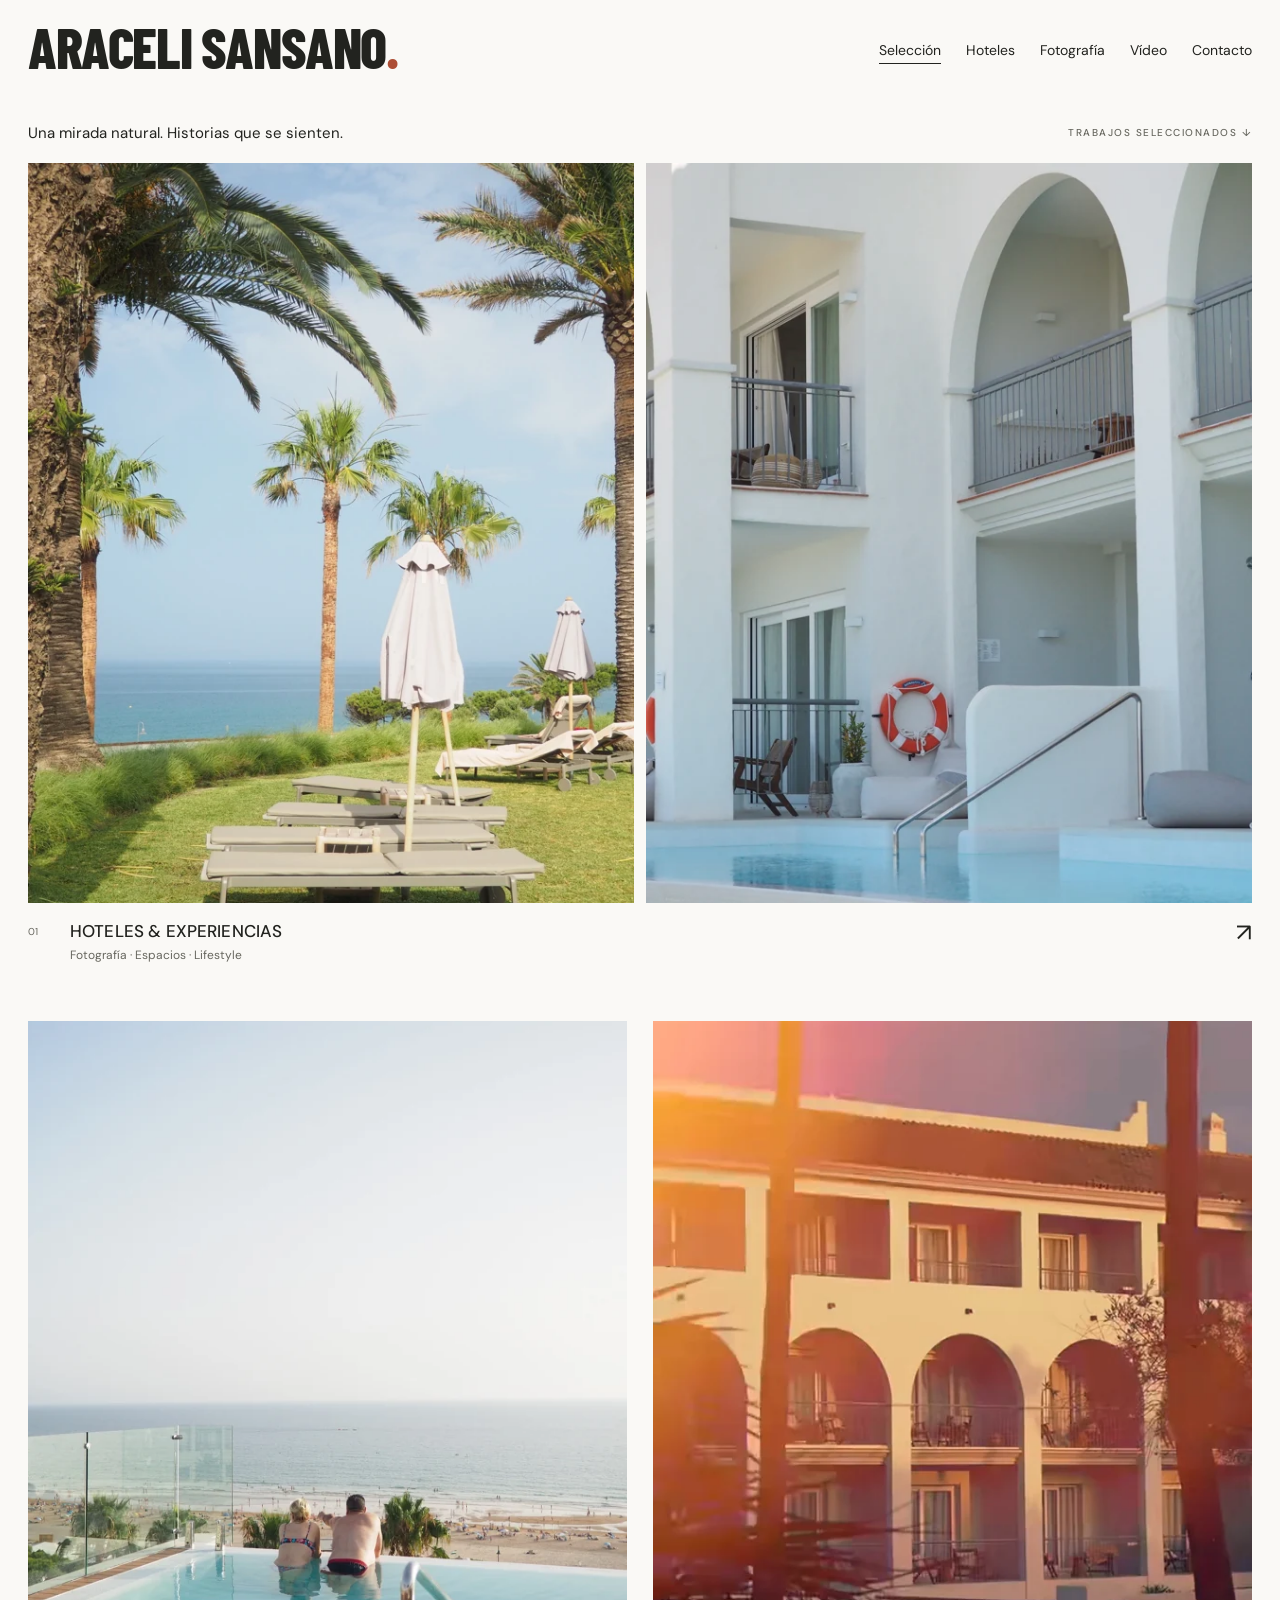
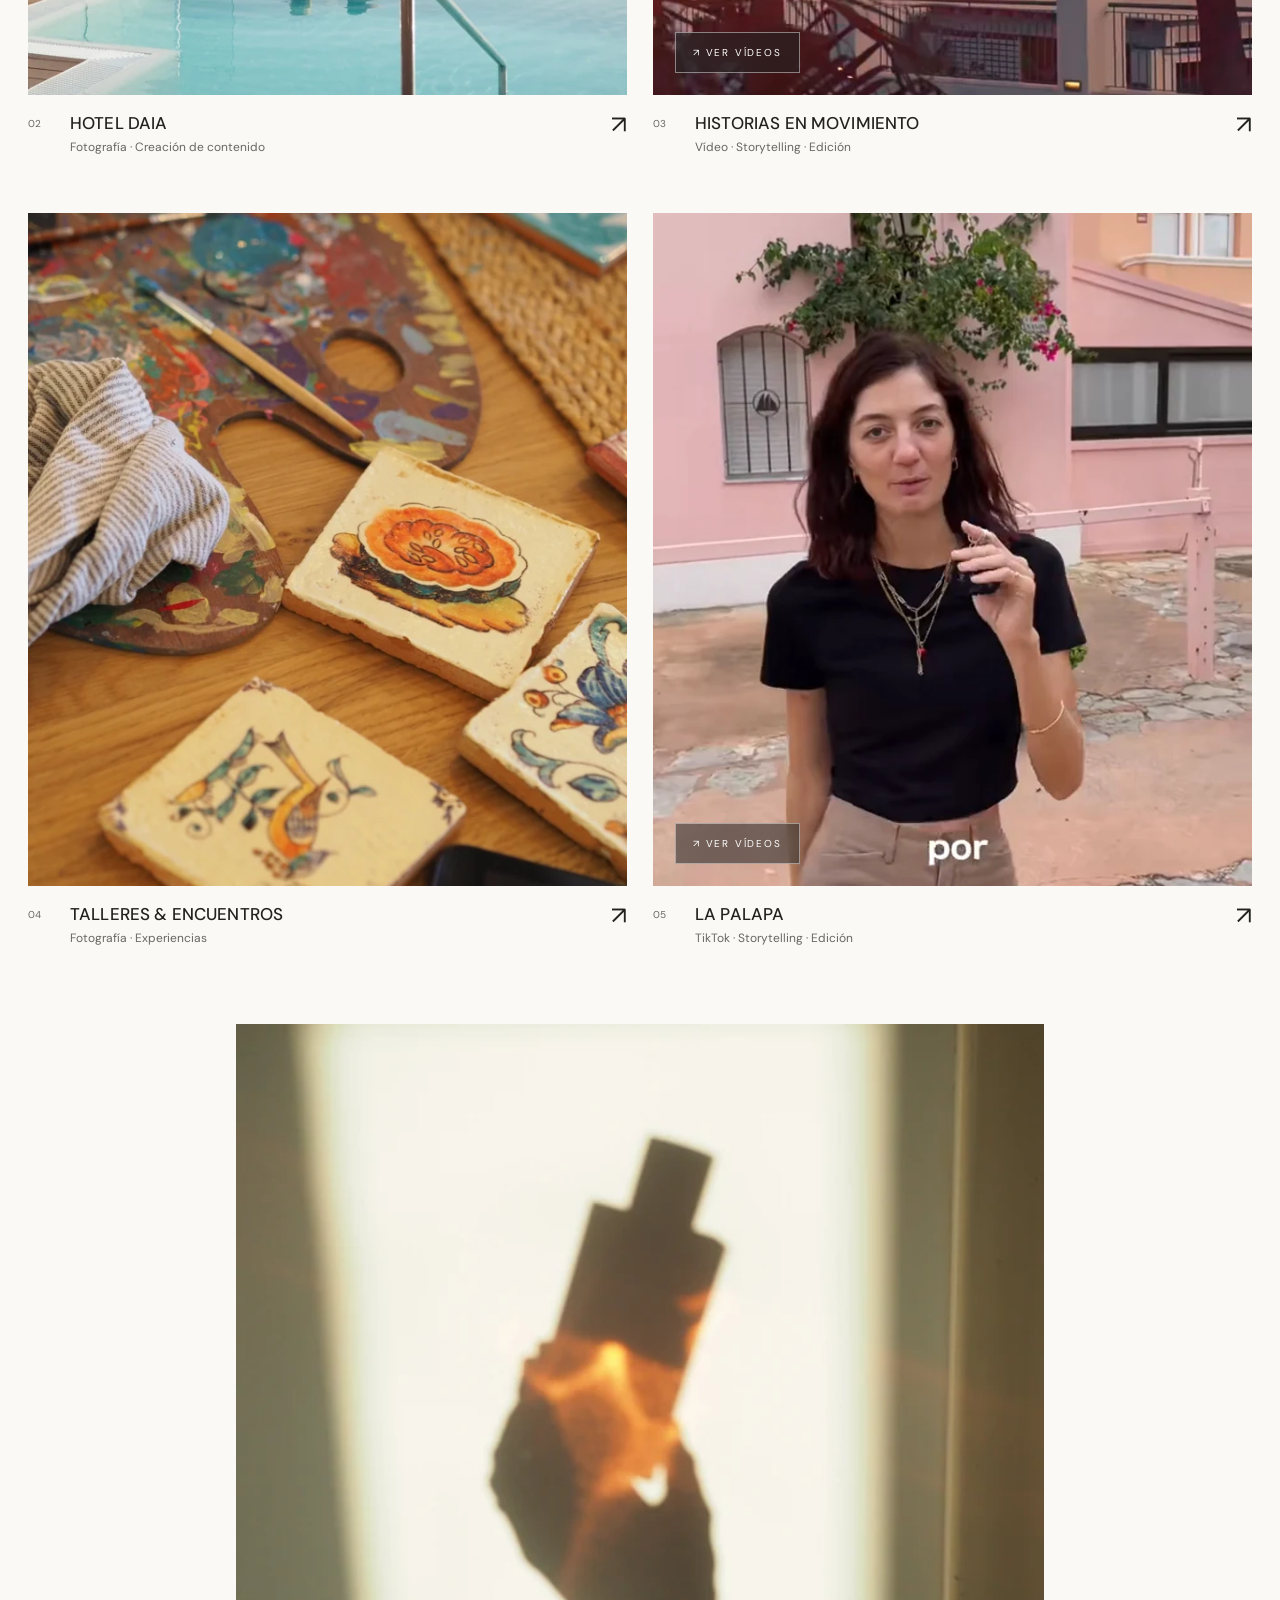
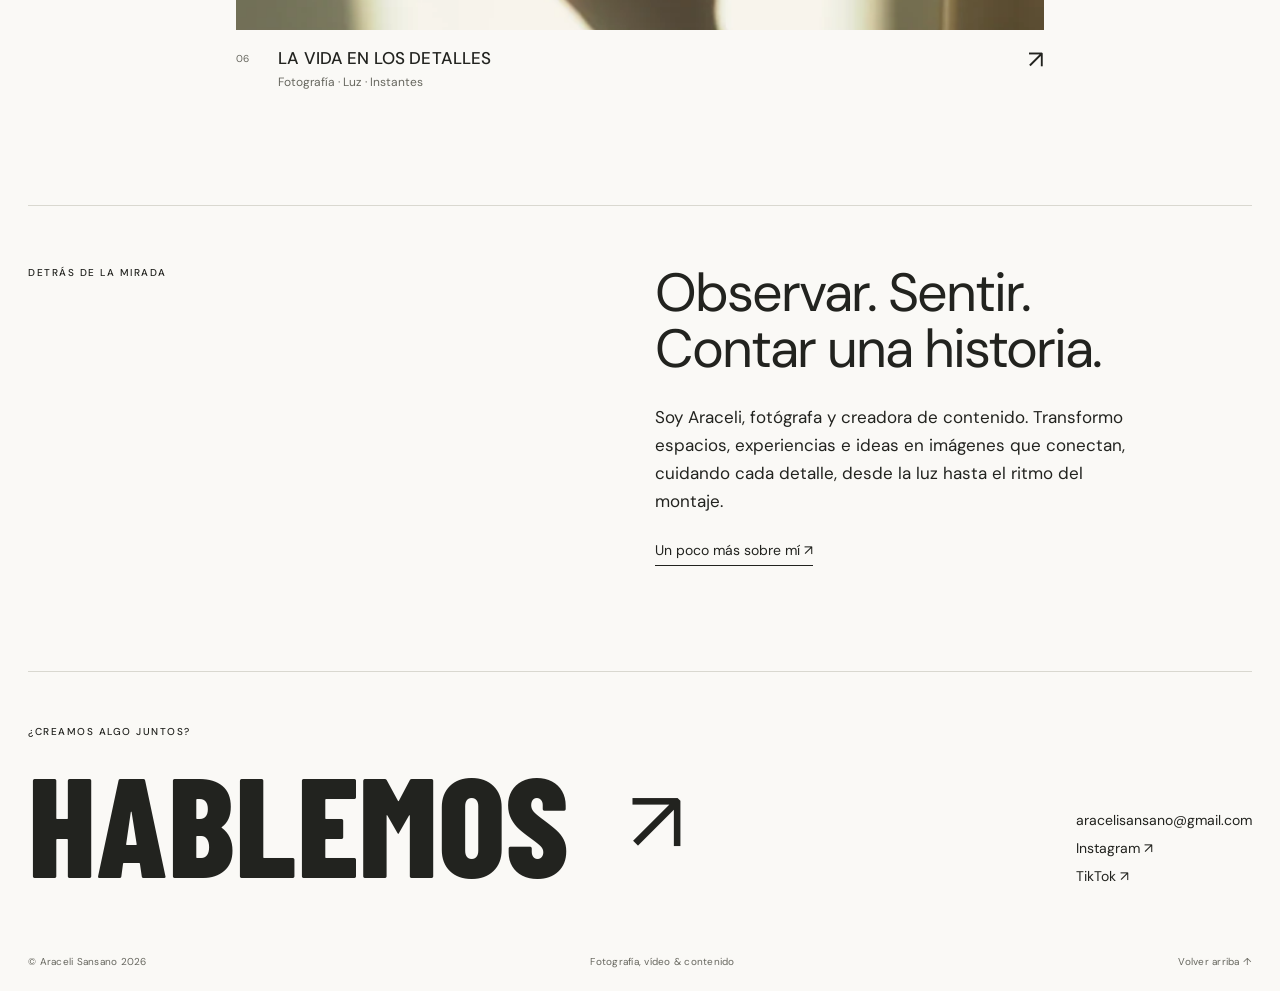
==== site/index.html @ bf67e086 "Build Araceli Sansano portfolio and prepare GitHub Pages" ====
<!doctype html>
<html lang="es"><head><meta charset="utf-8"><meta name="viewport" content="width=device-width, initial-scale=1">
<title>Fotografía, vídeo &amp; contenido — Araceli Sansano</title><meta name="description" content="Portfolio de Araceli Sansano. Fotografía y creación de contenido para hoteles, marcas y experiencias.">
<meta name="theme-color" content="#faf9f6"><meta property="og:title" content="Fotografía, vídeo &amp; contenido — Araceli Sansano">
<meta property="og:description" content="Portfolio de Araceli Sansano. Fotografía y creación de contenido para hoteles, marcas y experiencias."><meta property="og:type" content="website">
<meta property="og:image" content="https://jmf3192.github.io/seliweb/assets/images/MAGwtpu_GCA-1280.webp">
<link rel="icon" href="assets/favicon.svg" type="image/svg+xml">
<link rel="preload" href="assets/fonts/barlow-condensed-800.ttf" as="font" type="font/ttf" crossorigin>
<link rel="stylesheet" href="assets/style.css"><script src="assets/main.js" defer></script></head>
<body class=""><a class="skip" href="#contenido">Saltar al contenido</a>
<header class="header"><a class="wordmark" href="index.html" aria-label="Araceli Sansano, inicio">ARACELI SANSANO<span class="brand-dot">.</span></a>
<nav aria-label="Navegación principal"><a href="index.html" aria-current="page">Selección</a><a href="hoteles.html" >Hoteles</a><a href="fotografia.html" >Fotografía</a><a href="video.html" >Vídeo</a><a href="contacto.html" >Contacto</a></nav></header>
<main id="contenido"><section aria-labelledby="selection-title"><div class="section-kicker"><h1 id="selection-title">Una mirada natural. Historias que se sienten.</h1><span>TRABAJOS SELECCIONADOS ↓</span></div><div class="project-grid"><article class="project-card featured"><a class="project-link" href="proyectos/hoteles-y-experiencias.html"><div class="project-visual paired"><img class="" src="assets/images/MAGwtpu_GCA-1280.webp"
      srcset="assets/images/MAGwtpu_GCA-640.webp 640w, assets/images/MAGwtpu_GCA-1280.webp 1280w, assets/images/MAGwtpu_GCA-1920.webp 1800w"
      sizes="(max-width: 700px) 100vw, 50vw" width="1800" height="2400"
      alt="Hoteles &amp; experiencias" loading="eager" fetchpriority="high" decoding="async"><img class="" src="assets/images/MAGwtrkwh74-1280.webp"
      srcset="assets/images/MAGwtrkwh74-640.webp 640w, assets/images/MAGwtrkwh74-1280.webp 1280w, assets/images/MAGwtrkwh74-1920.webp 1800w"
      sizes="(max-width: 700px) 100vw, 50vw" width="1800" height="2400"
      alt="Arquitectura y luz junto a la piscina" loading="eager" fetchpriority="high" decoding="async"></div>
<div class="project-caption"><span class="project-number">01</span><div><h2>Hoteles &amp; experiencias</h2><p>Fotografía · Espacios · Lifestyle</p></div><span class="project-arrow" aria-hidden="true">↗</span></div></a></article><article class="project-card "><a class="project-link" href="proyectos/hotel-daia.html"><div class="project-visual "><img class="" src="assets/images/MAG6eCIPH2o-1280.webp"
      srcset="assets/images/MAG6eCIPH2o-640.webp 640w, assets/images/MAG6eCIPH2o-1280.webp 1280w, assets/images/MAG6eCIPH2o-1920.webp 1800w"
      sizes="(max-width: 700px) 100vw, 50vw" width="1800" height="2400"
      alt="Hotel Daia" loading="lazy"  decoding="async"></div>
<div class="project-caption"><span class="project-number">02</span><div><h2>Hotel Daia</h2><p>Fotografía · Creación de contenido</p></div><span class="project-arrow" aria-hidden="true">↗</span></div></a></article><article class="project-card "><a class="project-link" href="proyectos/historias-en-movimiento.html"><div class="project-visual "><img src="assets/images/VAGpJBWB3XA-poster.webp" width="576" height="1024" alt="Historias en movimiento" loading="lazy" decoding="async"><span class="play-badge" aria-hidden="true">↗ VER VÍDEOS</span></div>
<div class="project-caption"><span class="project-number">03</span><div><h2>Historias en movimiento</h2><p>Vídeo · Storytelling · Edición</p></div><span class="project-arrow" aria-hidden="true">↗</span></div></a></article><article class="project-card "><a class="project-link" href="proyectos/talleres-y-encuentros.html"><div class="project-visual "><img class="" src="assets/images/MAHJ2GgyURk-1280.webp"
      srcset="assets/images/MAHJ2GgyURk-640.webp 640w, assets/images/MAHJ2GgyURk-1280.webp 1280w, assets/images/MAHJ2GgyURk-1920.webp 1800w"
      sizes="(max-width: 700px) 100vw, 50vw" width="1800" height="2400"
      alt="Talleres &amp; encuentros" loading="lazy"  decoding="async"></div>
<div class="project-caption"><span class="project-number">04</span><div><h2>Talleres &amp; encuentros</h2><p>Fotografía · Experiencias</p></div><span class="project-arrow" aria-hidden="true">↗</span></div></a></article><article class="project-card "><a class="project-link" href="proyectos/la-palapa.html"><div class="project-visual "><img src="assets/images/VAG6exc3aSY-poster.webp" width="576" height="1024" alt="La Palapa" loading="lazy" decoding="async"><span class="play-badge" aria-hidden="true">↗ VER VÍDEOS</span></div>
<div class="project-caption"><span class="project-number">05</span><div><h2>La Palapa</h2><p>TikTok · Storytelling · Edición</p></div><span class="project-arrow" aria-hidden="true">↗</span></div></a></article><article class="project-card "><a class="project-link" href="proyectos/vida-en-los-detalles.html"><div class="project-visual "><img class="" src="assets/images/MAG5OCy0MyI-1280.webp"
      srcset="assets/images/MAG5OCy0MyI-640.webp 640w, assets/images/MAG5OCy0MyI-1280.webp 1280w, assets/images/MAG5OCy0MyI-1920.webp 1800w"
      sizes="(max-width: 700px) 100vw, 50vw" width="1800" height="2400"
      alt="La vida en los detalles" loading="lazy"  decoding="async"></div>
<div class="project-caption"><span class="project-number">06</span><div><h2>La vida en los detalles</h2><p>Fotografía · Luz · Instantes</p></div><span class="project-arrow" aria-hidden="true">↗</span></div></a></article></div></section><section class="about-preview"><span class="eyebrow">DETRÁS DE LA MIRADA</span><div><h2>Observar. Sentir.<br>Contar una historia.</h2><p>Soy Araceli, fotógrafa y creadora de contenido. Transformo espacios, experiencias e ideas en imágenes que conectan, cuidando cada detalle, desde la luz hasta el ritmo del montaje.</p><a class="text-link" href="contacto.html">Un poco más sobre mí ↗</a></div></section></main>
<footer class="footer"><div class="footer-top"><div><span class="eyebrow">¿CREAMOS ALGO JUNTOS?</span><a class="contact-cta" href="mailto:aracelisansano@gmail.com">Hablemos<span aria-hidden="true">↗</span></a></div>
<div class="footer-links"><a href="mailto:aracelisansano@gmail.com">aracelisansano@gmail.com</a><a href="https://www.instagram.com/aracelisansano/" target="_blank" rel="noopener noreferrer">Instagram ↗</a><a href="https://www.tiktok.com/@aracelisansano" target="_blank" rel="noopener noreferrer">TikTok ↗</a></div></div>
<div class="footer-bottom"><span>© Araceli Sansano <span data-year>2026</span></span><span>Fotografía, vídeo & contenido</span><a href="#">Volver arriba ↑</a></div></footer>
<dialog class="lightbox" aria-label="Visor de fotografías"><div class="lightbox-bar"><span class="lightbox-count" aria-live="polite"></span><button class="lightbox-close" type="button" aria-label="Cerrar visor">Cerrar ×</button></div><div class="lightbox-stage"><button class="lightbox-prev" type="button" aria-label="Fotografía anterior">←</button><img class="lightbox-image" alt=""><button class="lightbox-next" type="button" aria-label="Fotografía siguiente">→</button></div><p class="lightbox-caption"></p></dialog>
</body></html>
---- site/assets/style.css ----
@font-face{font-family:Barlow;src:url('fonts/barlow-condensed-800.ttf') format('truetype');font-weight:800;font-display:swap}
@font-face{font-family:DM;src:url('fonts/dm-sans-400.ttf') format('truetype');font-weight:400;font-display:swap}
@font-face{font-family:DM;src:url('fonts/dm-sans-500.ttf') format('truetype');font-weight:500;font-display:swap}
@font-face{font-family:DM;src:url('fonts/dm-sans-600.ttf') format('truetype');font-weight:600;font-display:swap}
:root{--paper:#faf9f6;--ink:#22231f;--muted:#67675f;--accent:#ad4e35;--line:#d9d8d0;--space:28px}
*{box-sizing:border-box}html{scroll-behavior:smooth;scroll-padding-top:24px}body{margin:0;background:var(--paper);color:var(--ink);font-family:DM,Arial,sans-serif;font-size:15px;-webkit-font-smoothing:antialiased}a{color:inherit;text-decoration:none}button{font:inherit;color:inherit}img{display:block;max-width:100%;height:auto}button,a{-webkit-tap-highlight-color:transparent}a:focus-visible,button:focus-visible,video:focus-visible{outline:2px solid var(--accent);outline-offset:5px}::selection{background:#e3c5ad;color:#222}h1,h2,h3,p{margin:0}button{cursor:pointer}.skip{position:fixed;left:20px;top:-100px;z-index:100;background:var(--ink);color:white;padding:15px}.skip:focus{top:12px}.header{display:flex;align-items:center;justify-content:space-between;gap:32px;padding:22px var(--space) 26px}.wordmark{font-family:Barlow,Impact,sans-serif;font-size:clamp(34px,4.4vw,66px);font-weight:800;line-height:.9;white-space:nowrap;letter-spacing:-1.4px}.brand-dot{color:var(--accent)}.header nav{display:flex;gap:25px;align-items:center;padding-top:5px;font-size:14px;white-space:nowrap}.header nav a{padding:8px 0;position:relative}.header nav a:after{content:'';position:absolute;bottom:3px;left:0;right:0;height:1px;background:currentColor;transform:scaleX(0);transform-origin:left;transition:transform .2s}.header nav a:hover:after,.header nav a[aria-current]:after{transform:scaleX(1)}main{padding:0 var(--space)}.section-kicker{display:flex;align-items:center;justify-content:space-between;gap:15px;margin:24px 0 20px}.section-kicker h1{font-weight:400;font-size:15px}.section-kicker>span,.eyebrow{font-size:10px;letter-spacing:1.5px;font-weight:500;text-transform:uppercase}.section-kicker>span{color:var(--muted)}.project-grid{display:grid;grid-template-columns:repeat(2,minmax(0,1fr));column-gap:26px;row-gap:58px}.project-card.featured{grid-column:1/-1}.project-visual{overflow:hidden;position:relative;background:#eae8e1;aspect-ratio:4/4.5}.project-visual>img{width:100%;height:100%;object-fit:cover;transition:transform .65s cubic-bezier(.2,.6,.3,1)}.project-visual.paired{display:grid;grid-template-columns:1fr 1fr;gap:12px;aspect-ratio:auto;background:transparent;height:min(72vw,740px)}.paired>img{min-width:0;object-position:center}.project-link:hover .project-visual>img{transform:scale(1.025)}.project-caption{display:grid;grid-template-columns:34px 1fr 30px;gap:8px;padding-top:17px;align-items:start}.project-number{font-size:10px;color:var(--muted);padding-top:5px}.project-caption h2{font-size:17px;font-weight:500;letter-spacing:.15px;text-transform:uppercase}.project-caption p{font-size:12px;color:var(--muted);margin-top:5px}.project-arrow{font-size:25px;line-height:1;justify-self:end;transition:transform .2s}.project-link:hover .project-arrow{transform:translate(2px,-2px)}.play-badge{position:absolute;bottom:22px;left:22px;color:white;background:#2228;backdrop-filter:blur(12px);font-size:10px;letter-spacing:1.8px;padding:13px 17px;border:1px solid #ffffff70}.project-card:nth-child(6):last-child{grid-column:1/-1;width:66%;justify-self:center;margin-top:20px}.project-card:nth-child(6):last-child .project-visual{aspect-ratio:4/3}.about-preview{display:grid;grid-template-columns:1fr 1fr;gap:30px;border-top:1px solid var(--line);margin-top:115px;padding:60px 0 105px}.about-preview h2{font-size:clamp(32px,4.2vw,60px);line-height:1.04;font-weight:400;letter-spacing:-2px}.about-preview p{max-width:480px;font-size:17px;line-height:1.65;margin:25px 0}.text-link{display:inline-block;border-bottom:1px solid var(--ink);padding-bottom:6px;font-size:14px}.text-link:hover{color:var(--accent);border-color:var(--accent)}.footer{margin:0 var(--space);border-top:1px solid var(--line);padding:48px 0 23px}.footer-top{display:flex;justify-content:space-between;align-items:flex-end;gap:25px;padding-bottom:62px}.contact-cta{display:flex;gap:60px;align-items:center;font-family:Barlow,Impact,sans-serif;font-size:clamp(65px,11vw,150px);text-transform:uppercase;line-height:1;margin-top:12px}.contact-cta>span{font-family:DM,Arial,sans-serif;font-size:.62em;font-weight:400;transition:transform .2s}.contact-cta:hover>span{transform:translate(5px,-5px)}.footer-links{display:flex;flex-direction:column;align-items:flex-start;gap:10px;padding-bottom:8px;font-size:14px}.footer-links a:hover{text-decoration:underline}.footer-bottom{display:flex;justify-content:space-between;gap:18px;font-size:10px;color:var(--muted);letter-spacing:.25px}.category-heading{padding:60px 0 65px}.category-heading h1{font-family:Barlow,Impact,sans-serif;font-weight:800;font-size:clamp(50px,7vw,105px);text-transform:uppercase;line-height:1;margin:12px 0 16px;letter-spacing:-1px}.category-heading p{font-size:17px;color:var(--muted)}body:not(:has(.about-preview)) .footer{margin-top:90px}.back-link{display:inline-block;font-size:12px;margin-top:35px;color:var(--muted)}.back-link:hover{color:var(--ink)}.project-intro{display:grid;grid-template-columns:1fr 1fr;gap:40px;padding:40px 0 65px;align-items:end}.project-intro h1{font-family:Barlow,Impact,sans-serif;font-size:clamp(48px,6.2vw,90px);line-height:.95;text-transform:uppercase;max-width:650px;font-weight:800;letter-spacing:-1px;margin-top:17px}.project-intro>p{max-width:470px;justify-self:end;font-size:16px;line-height:1.65}.gallery{display:grid;grid-template-columns:1fr 1fr;gap:24px;align-items:start}.gallery:empty{display:none}.gallery-item{position:relative;display:block;overflow:hidden}.gallery-item>img{width:100%;height:auto}.gallery-item>span{position:absolute;bottom:12px;right:12px;background:var(--paper);width:32px;height:32px;text-align:center;line-height:32px;border-radius:50%;opacity:0;transition:opacity .2s}.gallery-item:hover>span,.gallery-item:focus-visible>span{opacity:1}.video-grid{display:grid;grid-template-columns:repeat(3,minmax(0,1fr));gap:30px 22px;align-items:start}.video-item{margin:0}.video-item video{display:block;width:100%;height:auto;background:#e9e7df;max-height:85vh;object-fit:contain}.video-item.landscape{grid-column:span 2}.video-item figcaption{display:flex;gap:15px;justify-content:space-between;font-size:11px;color:var(--muted);padding:12px 0}.next-project{display:flex;justify-content:space-between;align-items:center;gap:25px;border-top:1px solid var(--line);margin-top:90px;padding-top:35px}.next-project>span:last-child{font-size:clamp(24px,3.5vw,48px);letter-spacing:-1px}.next-project:hover>span:last-child{color:var(--accent)}.about-page{display:grid;grid-template-columns:1fr 1fr;gap:8vw;padding:50px 5vw 80px;align-items:start}.portrait img{width:100%;aspect-ratio:4/5;object-fit:cover;object-position:center}.about-copy{padding-top:10px}.about-copy h1{font-family:Barlow,Impact,sans-serif;text-transform:uppercase;font-size:clamp(60px,7vw,110px);line-height:.92;font-weight:800;margin:20px 0 32px;letter-spacing:-1px}.about-copy p{font-size:15px;line-height:1.7;margin-bottom:18px}.about-copy p.lead{font-size:21px;line-height:1.4;margin-bottom:25px}.about-copy .text-link{margin-top:15px}.services{display:grid;grid-template-columns:1fr 1fr;gap:40px;border-top:1px solid var(--line);padding-top:50px}.services h2{font-size:clamp(34px,4.5vw,60px);font-weight:400;letter-spacing:-2px;line-height:1.1;margin-top:25px}.service-list>div{display:grid;grid-template-columns:25px 1fr;gap:10px 18px;padding:25px 0;border-bottom:1px solid var(--line)}.service-list>div:first-child{padding-top:0}.service-list span{font-size:10px;color:var(--muted);padding-top:5px}.service-list h3{font-weight:400;font-size:24px}.service-list p{grid-column:2;line-height:1.6;color:var(--muted);max-width:390px;font-size:14px}.experience{padding-top:80px}.experience p{font-size:clamp(18px,2.6vw,34px);letter-spacing:-.7px;margin-top:24px;line-height:1.6}.experience p>span{color:var(--accent);padding:0 12px}.lightbox{width:100vw;max-width:100vw;height:100dvh;max-height:100dvh;border:0;padding:20px;background:#191a17;color:var(--paper);overflow:hidden}.lightbox::backdrop{background:#191a17}.lightbox-bar{display:flex;align-items:center;justify-content:space-between;height:40px;font-size:12px}.lightbox button{border:0;background:transparent;color:inherit;min-width:44px;min-height:44px}.lightbox-stage{display:grid;grid-template-columns:60px minmax(0,1fr) 60px;align-items:center;height:calc(100% - 90px);gap:20px}.lightbox-image{max-height:100%;max-width:100%;object-fit:contain;justify-self:center;min-height:0}.lightbox-prev,.lightbox-next{font-size:30px}.lightbox-caption{text-align:center;font-size:12px;height:30px;margin-top:15px}body:has(dialog[open]){overflow:hidden}
@media(min-width:1700px){:root{--space:50px}.project-visual.paired{height:850px}}
@media(max-width:1050px){.header{flex-wrap:wrap;gap:20px}.header nav{width:100%;justify-content:flex-end;gap:24px}.wordmark{font-size:58px}.section-kicker{margin-top:10px}.project-visual.paired{height:65vw}.about-page{padding-left:0;padding-right:0;gap:40px}.about-copy p.lead{font-size:19px}.contact-cta{gap:30px}}
@media(max-width:700px){:root{--space:16px}.header{padding-top:24px;padding-bottom:20px;gap:23px}.wordmark{font-size:clamp(38px,12.3vw,48px);letter-spacing:-1px}.header nav{justify-content:space-between;gap:14px;font-size:clamp(11px,3vw,12px);overflow-x:auto;scrollbar-width:none;padding-top:0;padding-bottom:3px}.header nav::-webkit-scrollbar{display:none}.header nav a{flex-shrink:0}.section-kicker{align-items:start;margin:5px 0 20px}.section-kicker h1{font-size:12px;max-width:170px;line-height:1.5}.section-kicker>span{font-size:8px;letter-spacing:1px;max-width:110px;text-align:right;line-height:1.6}.project-grid{grid-template-columns:1fr;gap:35px}.project-visual.paired{height:68vw;gap:7px}.project-visual{aspect-ratio:4/4.6}.project-caption{grid-template-columns:24px 1fr 22px;gap:5px;padding-top:13px}.project-caption h2{font-size:14px}.project-caption p{font-size:11px}.project-caption .project-arrow{font-size:22px}.project-card:nth-child(6):last-child{width:100%;margin:0}.project-card:nth-child(6):last-child .project-visual{aspect-ratio:4/4.6}.about-preview{grid-template-columns:1fr;gap:30px;margin-top:65px;padding:35px 0 55px}.about-preview h2{font-size:42px;letter-spacing:-1.5px}.about-preview p{font-size:15px}.footer{padding-top:32px}.footer-top{flex-direction:column;align-items:flex-start;gap:30px;padding-bottom:35px}.contact-cta{font-size:clamp(62px,18vw,78px);gap:22px}.footer-links{font-size:13px}.footer-bottom{flex-wrap:wrap;font-size:9px;line-height:1.5}.footer-bottom>span:nth-child(2){display:none}.category-heading{padding:28px 0 40px}.category-heading h1{font-size:55px}.category-heading p{font-size:14px;line-height:1.6}.project-intro{grid-template-columns:1fr;gap:25px;padding:30px 0}.project-intro h1{font-size:59px}.project-intro>p{justify-self:start;font-size:14px}.back-link{margin-top:14px}.gallery{gap:10px}.gallery-item>span{display:none}.video-grid{grid-template-columns:1fr 1fr;gap:22px 10px}.video-item.landscape{grid-column:1/-1}.video-item figcaption{font-size:9px;gap:5px;line-height:1.5}.next-project{align-items:flex-start;flex-direction:column;margin-top:45px;gap:14px}.next-project>span:last-child{font-size:30px}.about-page{grid-template-columns:1fr;gap:30px;padding:20px 0 45px}.portrait{width:82%}.about-copy h1{font-size:72px}.about-copy p.lead{font-size:22px}.services{grid-template-columns:1fr;gap:38px;padding-top:32px}.services h2{font-size:42px;margin-top:16px}.service-list h3{font-size:22px}.experience{padding-top:45px}.experience p{font-size:22px;letter-spacing:-.4px}.experience p>span{padding:0 5px}body:not(:has(.about-preview)) .footer{margin-top:55px}.lightbox{padding:10px}.lightbox-stage{grid-template-columns:30px minmax(0,1fr) 30px;gap:2px}.lightbox-prev,.lightbox-next{font-size:25px;min-width:30px!important}.lightbox-caption{font-size:10px}}
@media(prefers-reduced-motion:reduce){html{scroll-behavior:auto}*,*:before,*:after{transition:none!important;animation:none!important}}
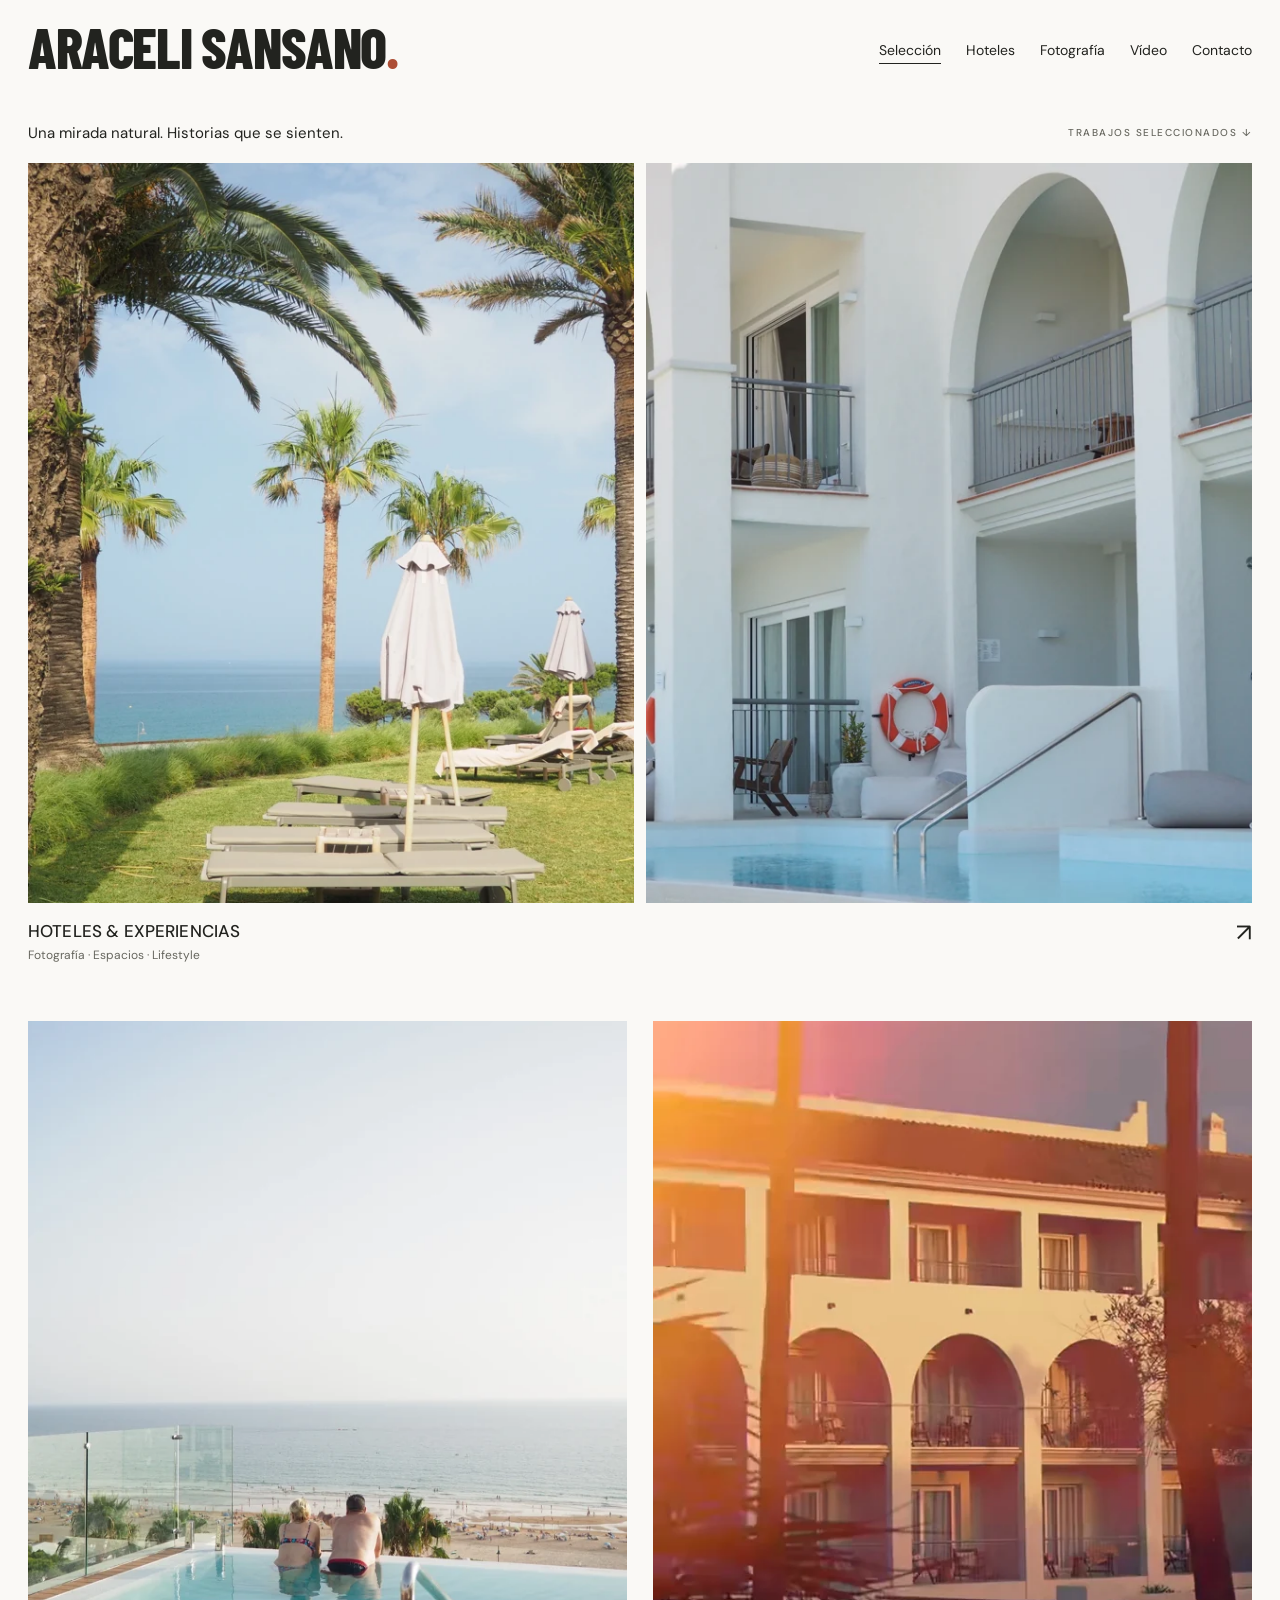
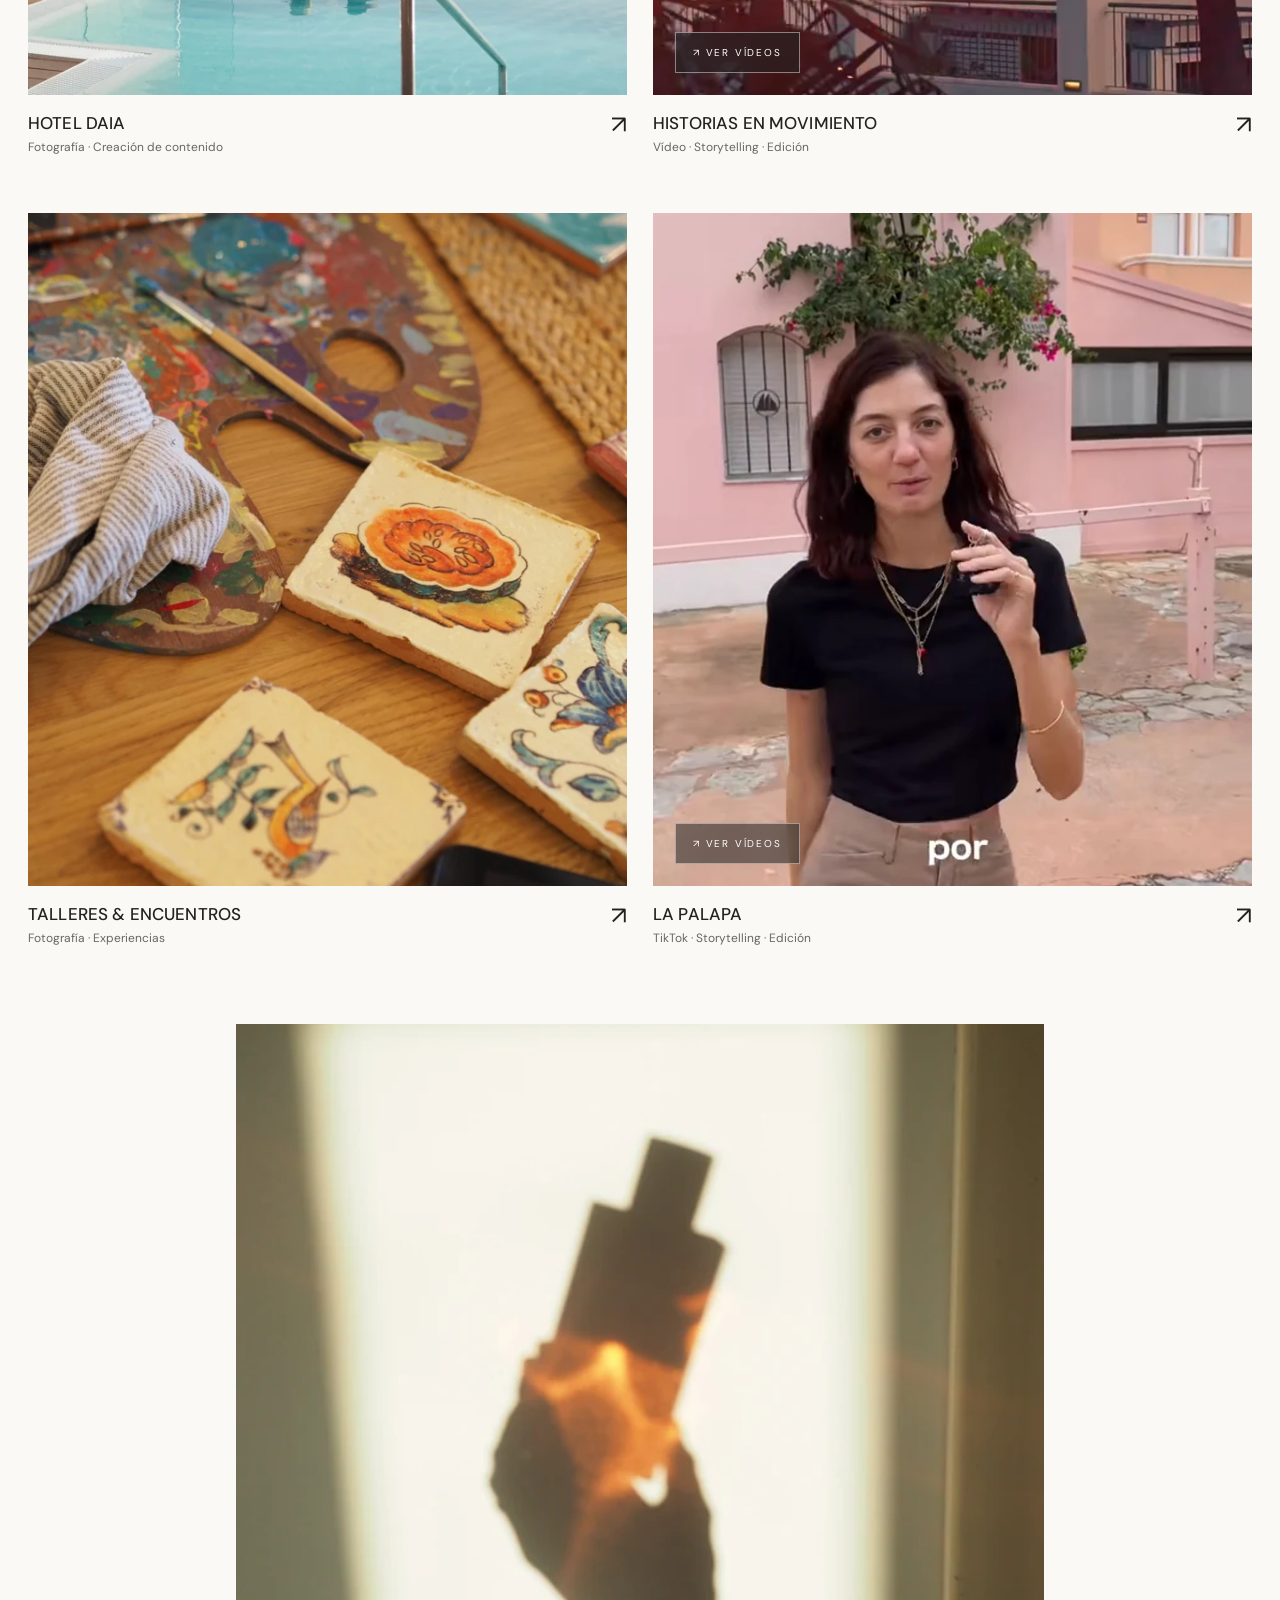
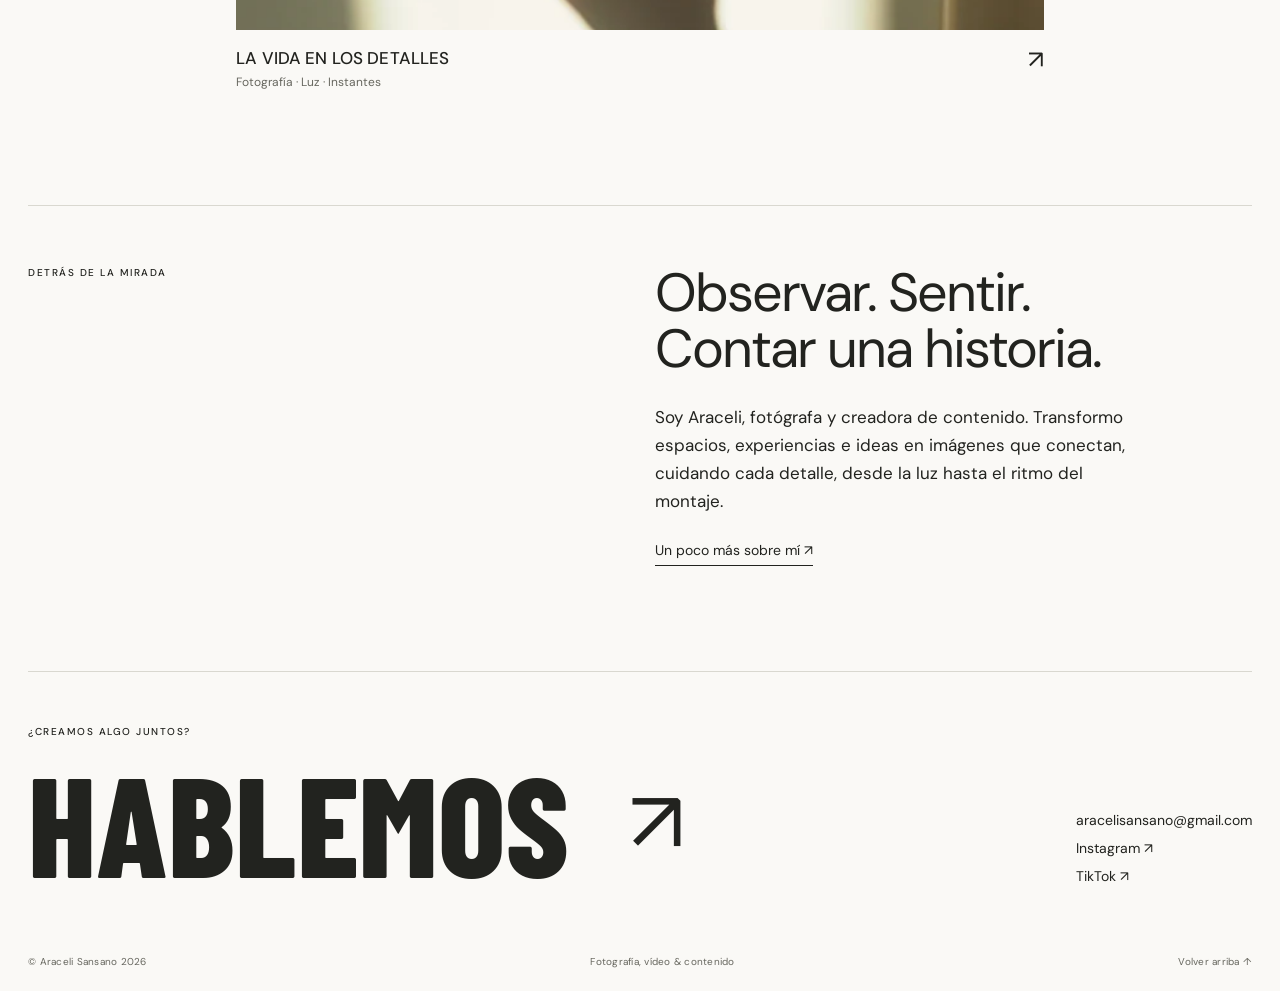
==== commit 1a1bbe59: "Remove decorative numbering from portfolio" ====
--- a/site/index.html
+++ b/site/index.html
@@ -17,21 +17,21 @@
       srcset="assets/images/MAGwtrkwh74-640.webp 640w, assets/images/MAGwtrkwh74-1280.webp 1280w, assets/images/MAGwtrkwh74-1920.webp 1800w"
       sizes="(max-width: 700px) 100vw, 50vw" width="1800" height="2400"
       alt="Arquitectura y luz junto a la piscina" loading="eager" fetchpriority="high" decoding="async"></div>
-<div class="project-caption"><span class="project-number">01</span><div><h2>Hoteles &amp; experiencias</h2><p>Fotografía · Espacios · Lifestyle</p></div><span class="project-arrow" aria-hidden="true">↗</span></div></a></article><article class="project-card "><a class="project-link" href="proyectos/hotel-daia.html"><div class="project-visual "><img class="" src="assets/images/MAG6eCIPH2o-1280.webp"
+<div class="project-caption"><div><h2>Hoteles &amp; experiencias</h2><p>Fotografía · Espacios · Lifestyle</p></div><span class="project-arrow" aria-hidden="true">↗</span></div></a></article><article class="project-card "><a class="project-link" href="proyectos/hotel-daia.html"><div class="project-visual "><img class="" src="assets/images/MAG6eCIPH2o-1280.webp"
       srcset="assets/images/MAG6eCIPH2o-640.webp 640w, assets/images/MAG6eCIPH2o-1280.webp 1280w, assets/images/MAG6eCIPH2o-1920.webp 1800w"
       sizes="(max-width: 700px) 100vw, 50vw" width="1800" height="2400"
       alt="Hotel Daia" loading="lazy"  decoding="async"></div>
-<div class="project-caption"><span class="project-number">02</span><div><h2>Hotel Daia</h2><p>Fotografía · Creación de contenido</p></div><span class="project-arrow" aria-hidden="true">↗</span></div></a></article><article class="project-card "><a class="project-link" href="proyectos/historias-en-movimiento.html"><div class="project-visual "><img src="assets/images/VAGpJBWB3XA-poster.webp" width="576" height="1024" alt="Historias en movimiento" loading="lazy" decoding="async"><span class="play-badge" aria-hidden="true">↗ VER VÍDEOS</span></div>
-<div class="project-caption"><span class="project-number">03</span><div><h2>Historias en movimiento</h2><p>Vídeo · Storytelling · Edición</p></div><span class="project-arrow" aria-hidden="true">↗</span></div></a></article><article class="project-card "><a class="project-link" href="proyectos/talleres-y-encuentros.html"><div class="project-visual "><img class="" src="assets/images/MAHJ2GgyURk-1280.webp"
+<div class="project-caption"><div><h2>Hotel Daia</h2><p>Fotografía · Creación de contenido</p></div><span class="project-arrow" aria-hidden="true">↗</span></div></a></article><article class="project-card "><a class="project-link" href="proyectos/historias-en-movimiento.html"><div class="project-visual "><img src="assets/images/VAGpJBWB3XA-poster.webp" width="576" height="1024" alt="Historias en movimiento" loading="lazy" decoding="async"><span class="play-badge" aria-hidden="true">↗ VER VÍDEOS</span></div>
+<div class="project-caption"><div><h2>Historias en movimiento</h2><p>Vídeo · Storytelling · Edición</p></div><span class="project-arrow" aria-hidden="true">↗</span></div></a></article><article class="project-card "><a class="project-link" href="proyectos/talleres-y-encuentros.html"><div class="project-visual "><img class="" src="assets/images/MAHJ2GgyURk-1280.webp"
       srcset="assets/images/MAHJ2GgyURk-640.webp 640w, assets/images/MAHJ2GgyURk-1280.webp 1280w, assets/images/MAHJ2GgyURk-1920.webp 1800w"
       sizes="(max-width: 700px) 100vw, 50vw" width="1800" height="2400"
       alt="Talleres &amp; encuentros" loading="lazy"  decoding="async"></div>
-<div class="project-caption"><span class="project-number">04</span><div><h2>Talleres &amp; encuentros</h2><p>Fotografía · Experiencias</p></div><span class="project-arrow" aria-hidden="true">↗</span></div></a></article><article class="project-card "><a class="project-link" href="proyectos/la-palapa.html"><div class="project-visual "><img src="assets/images/VAG6exc3aSY-poster.webp" width="576" height="1024" alt="La Palapa" loading="lazy" decoding="async"><span class="play-badge" aria-hidden="true">↗ VER VÍDEOS</span></div>
-<div class="project-caption"><span class="project-number">05</span><div><h2>La Palapa</h2><p>TikTok · Storytelling · Edición</p></div><span class="project-arrow" aria-hidden="true">↗</span></div></a></article><article class="project-card "><a class="project-link" href="proyectos/vida-en-los-detalles.html"><div class="project-visual "><img class="" src="assets/images/MAG5OCy0MyI-1280.webp"
+<div class="project-caption"><div><h2>Talleres &amp; encuentros</h2><p>Fotografía · Experiencias</p></div><span class="project-arrow" aria-hidden="true">↗</span></div></a></article><article class="project-card "><a class="project-link" href="proyectos/la-palapa.html"><div class="project-visual "><img src="assets/images/VAG6exc3aSY-poster.webp" width="576" height="1024" alt="La Palapa" loading="lazy" decoding="async"><span class="play-badge" aria-hidden="true">↗ VER VÍDEOS</span></div>
+<div class="project-caption"><div><h2>La Palapa</h2><p>TikTok · Storytelling · Edición</p></div><span class="project-arrow" aria-hidden="true">↗</span></div></a></article><article class="project-card "><a class="project-link" href="proyectos/vida-en-los-detalles.html"><div class="project-visual "><img class="" src="assets/images/MAG5OCy0MyI-1280.webp"
       srcset="assets/images/MAG5OCy0MyI-640.webp 640w, assets/images/MAG5OCy0MyI-1280.webp 1280w, assets/images/MAG5OCy0MyI-1920.webp 1800w"
       sizes="(max-width: 700px) 100vw, 50vw" width="1800" height="2400"
       alt="La vida en los detalles" loading="lazy"  decoding="async"></div>
-<div class="project-caption"><span class="project-number">06</span><div><h2>La vida en los detalles</h2><p>Fotografía · Luz · Instantes</p></div><span class="project-arrow" aria-hidden="true">↗</span></div></a></article></div></section><section class="about-preview"><span class="eyebrow">DETRÁS DE LA MIRADA</span><div><h2>Observar. Sentir.<br>Contar una historia.</h2><p>Soy Araceli, fotógrafa y creadora de contenido. Transformo espacios, experiencias e ideas en imágenes que conectan, cuidando cada detalle, desde la luz hasta el ritmo del montaje.</p><a class="text-link" href="contacto.html">Un poco más sobre mí ↗</a></div></section></main>
+<div class="project-caption"><div><h2>La vida en los detalles</h2><p>Fotografía · Luz · Instantes</p></div><span class="project-arrow" aria-hidden="true">↗</span></div></a></article></div></section><section class="about-preview"><span class="eyebrow">DETRÁS DE LA MIRADA</span><div><h2>Observar. Sentir.<br>Contar una historia.</h2><p>Soy Araceli, fotógrafa y creadora de contenido. Transformo espacios, experiencias e ideas en imágenes que conectan, cuidando cada detalle, desde la luz hasta el ritmo del montaje.</p><a class="text-link" href="contacto.html">Un poco más sobre mí ↗</a></div></section></main>
 <footer class="footer"><div class="footer-top"><div><span class="eyebrow">¿CREAMOS ALGO JUNTOS?</span><a class="contact-cta" href="mailto:aracelisansano@gmail.com">Hablemos<span aria-hidden="true">↗</span></a></div>
 <div class="footer-links"><a href="mailto:aracelisansano@gmail.com">aracelisansano@gmail.com</a><a href="https://www.instagram.com/aracelisansano/" target="_blank" rel="noopener noreferrer">Instagram ↗</a><a href="https://www.tiktok.com/@aracelisansano" target="_blank" rel="noopener noreferrer">TikTok ↗</a></div></div>
 <div class="footer-bottom"><span>© Araceli Sansano <span data-year>2026</span></span><span>Fotografía, vídeo & contenido</span><a href="#">Volver arriba ↑</a></div></footer>
--- a/site/assets/style.css
+++ b/site/assets/style.css
@@ -3,8 +3,8 @@
 @font-face{font-family:DM;src:url('fonts/dm-sans-500.ttf') format('truetype');font-weight:500;font-display:swap}
 @font-face{font-family:DM;src:url('fonts/dm-sans-600.ttf') format('truetype');font-weight:600;font-display:swap}
 :root{--paper:#faf9f6;--ink:#22231f;--muted:#67675f;--accent:#ad4e35;--line:#d9d8d0;--space:28px}
-*{box-sizing:border-box}html{scroll-behavior:smooth;scroll-padding-top:24px}body{margin:0;background:var(--paper);color:var(--ink);font-family:DM,Arial,sans-serif;font-size:15px;-webkit-font-smoothing:antialiased}a{color:inherit;text-decoration:none}button{font:inherit;color:inherit}img{display:block;max-width:100%;height:auto}button,a{-webkit-tap-highlight-color:transparent}a:focus-visible,button:focus-visible,video:focus-visible{outline:2px solid var(--accent);outline-offset:5px}::selection{background:#e3c5ad;color:#222}h1,h2,h3,p{margin:0}button{cursor:pointer}.skip{position:fixed;left:20px;top:-100px;z-index:100;background:var(--ink);color:white;padding:15px}.skip:focus{top:12px}.header{display:flex;align-items:center;justify-content:space-between;gap:32px;padding:22px var(--space) 26px}.wordmark{font-family:Barlow,Impact,sans-serif;font-size:clamp(34px,4.4vw,66px);font-weight:800;line-height:.9;white-space:nowrap;letter-spacing:-1.4px}.brand-dot{color:var(--accent)}.header nav{display:flex;gap:25px;align-items:center;padding-top:5px;font-size:14px;white-space:nowrap}.header nav a{padding:8px 0;position:relative}.header nav a:after{content:'';position:absolute;bottom:3px;left:0;right:0;height:1px;background:currentColor;transform:scaleX(0);transform-origin:left;transition:transform .2s}.header nav a:hover:after,.header nav a[aria-current]:after{transform:scaleX(1)}main{padding:0 var(--space)}.section-kicker{display:flex;align-items:center;justify-content:space-between;gap:15px;margin:24px 0 20px}.section-kicker h1{font-weight:400;font-size:15px}.section-kicker>span,.eyebrow{font-size:10px;letter-spacing:1.5px;font-weight:500;text-transform:uppercase}.section-kicker>span{color:var(--muted)}.project-grid{display:grid;grid-template-columns:repeat(2,minmax(0,1fr));column-gap:26px;row-gap:58px}.project-card.featured{grid-column:1/-1}.project-visual{overflow:hidden;position:relative;background:#eae8e1;aspect-ratio:4/4.5}.project-visual>img{width:100%;height:100%;object-fit:cover;transition:transform .65s cubic-bezier(.2,.6,.3,1)}.project-visual.paired{display:grid;grid-template-columns:1fr 1fr;gap:12px;aspect-ratio:auto;background:transparent;height:min(72vw,740px)}.paired>img{min-width:0;object-position:center}.project-link:hover .project-visual>img{transform:scale(1.025)}.project-caption{display:grid;grid-template-columns:34px 1fr 30px;gap:8px;padding-top:17px;align-items:start}.project-number{font-size:10px;color:var(--muted);padding-top:5px}.project-caption h2{font-size:17px;font-weight:500;letter-spacing:.15px;text-transform:uppercase}.project-caption p{font-size:12px;color:var(--muted);margin-top:5px}.project-arrow{font-size:25px;line-height:1;justify-self:end;transition:transform .2s}.project-link:hover .project-arrow{transform:translate(2px,-2px)}.play-badge{position:absolute;bottom:22px;left:22px;color:white;background:#2228;backdrop-filter:blur(12px);font-size:10px;letter-spacing:1.8px;padding:13px 17px;border:1px solid #ffffff70}.project-card:nth-child(6):last-child{grid-column:1/-1;width:66%;justify-self:center;margin-top:20px}.project-card:nth-child(6):last-child .project-visual{aspect-ratio:4/3}.about-preview{display:grid;grid-template-columns:1fr 1fr;gap:30px;border-top:1px solid var(--line);margin-top:115px;padding:60px 0 105px}.about-preview h2{font-size:clamp(32px,4.2vw,60px);line-height:1.04;font-weight:400;letter-spacing:-2px}.about-preview p{max-width:480px;font-size:17px;line-height:1.65;margin:25px 0}.text-link{display:inline-block;border-bottom:1px solid var(--ink);padding-bottom:6px;font-size:14px}.text-link:hover{color:var(--accent);border-color:var(--accent)}.footer{margin:0 var(--space);border-top:1px solid var(--line);padding:48px 0 23px}.footer-top{display:flex;justify-content:space-between;align-items:flex-end;gap:25px;padding-bottom:62px}.contact-cta{display:flex;gap:60px;align-items:center;font-family:Barlow,Impact,sans-serif;font-size:clamp(65px,11vw,150px);text-transform:uppercase;line-height:1;margin-top:12px}.contact-cta>span{font-family:DM,Arial,sans-serif;font-size:.62em;font-weight:400;transition:transform .2s}.contact-cta:hover>span{transform:translate(5px,-5px)}.footer-links{display:flex;flex-direction:column;align-items:flex-start;gap:10px;padding-bottom:8px;font-size:14px}.footer-links a:hover{text-decoration:underline}.footer-bottom{display:flex;justify-content:space-between;gap:18px;font-size:10px;color:var(--muted);letter-spacing:.25px}.category-heading{padding:60px 0 65px}.category-heading h1{font-family:Barlow,Impact,sans-serif;font-weight:800;font-size:clamp(50px,7vw,105px);text-transform:uppercase;line-height:1;margin:12px 0 16px;letter-spacing:-1px}.category-heading p{font-size:17px;color:var(--muted)}body:not(:has(.about-preview)) .footer{margin-top:90px}.back-link{display:inline-block;font-size:12px;margin-top:35px;color:var(--muted)}.back-link:hover{color:var(--ink)}.project-intro{display:grid;grid-template-columns:1fr 1fr;gap:40px;padding:40px 0 65px;align-items:end}.project-intro h1{font-family:Barlow,Impact,sans-serif;font-size:clamp(48px,6.2vw,90px);line-height:.95;text-transform:uppercase;max-width:650px;font-weight:800;letter-spacing:-1px;margin-top:17px}.project-intro>p{max-width:470px;justify-self:end;font-size:16px;line-height:1.65}.gallery{display:grid;grid-template-columns:1fr 1fr;gap:24px;align-items:start}.gallery:empty{display:none}.gallery-item{position:relative;display:block;overflow:hidden}.gallery-item>img{width:100%;height:auto}.gallery-item>span{position:absolute;bottom:12px;right:12px;background:var(--paper);width:32px;height:32px;text-align:center;line-height:32px;border-radius:50%;opacity:0;transition:opacity .2s}.gallery-item:hover>span,.gallery-item:focus-visible>span{opacity:1}.video-grid{display:grid;grid-template-columns:repeat(3,minmax(0,1fr));gap:30px 22px;align-items:start}.video-item{margin:0}.video-item video{display:block;width:100%;height:auto;background:#e9e7df;max-height:85vh;object-fit:contain}.video-item.landscape{grid-column:span 2}.video-item figcaption{display:flex;gap:15px;justify-content:space-between;font-size:11px;color:var(--muted);padding:12px 0}.next-project{display:flex;justify-content:space-between;align-items:center;gap:25px;border-top:1px solid var(--line);margin-top:90px;padding-top:35px}.next-project>span:last-child{font-size:clamp(24px,3.5vw,48px);letter-spacing:-1px}.next-project:hover>span:last-child{color:var(--accent)}.about-page{display:grid;grid-template-columns:1fr 1fr;gap:8vw;padding:50px 5vw 80px;align-items:start}.portrait img{width:100%;aspect-ratio:4/5;object-fit:cover;object-position:center}.about-copy{padding-top:10px}.about-copy h1{font-family:Barlow,Impact,sans-serif;text-transform:uppercase;font-size:clamp(60px,7vw,110px);line-height:.92;font-weight:800;margin:20px 0 32px;letter-spacing:-1px}.about-copy p{font-size:15px;line-height:1.7;margin-bottom:18px}.about-copy p.lead{font-size:21px;line-height:1.4;margin-bottom:25px}.about-copy .text-link{margin-top:15px}.services{display:grid;grid-template-columns:1fr 1fr;gap:40px;border-top:1px solid var(--line);padding-top:50px}.services h2{font-size:clamp(34px,4.5vw,60px);font-weight:400;letter-spacing:-2px;line-height:1.1;margin-top:25px}.service-list>div{display:grid;grid-template-columns:25px 1fr;gap:10px 18px;padding:25px 0;border-bottom:1px solid var(--line)}.service-list>div:first-child{padding-top:0}.service-list span{font-size:10px;color:var(--muted);padding-top:5px}.service-list h3{font-weight:400;font-size:24px}.service-list p{grid-column:2;line-height:1.6;color:var(--muted);max-width:390px;font-size:14px}.experience{padding-top:80px}.experience p{font-size:clamp(18px,2.6vw,34px);letter-spacing:-.7px;margin-top:24px;line-height:1.6}.experience p>span{color:var(--accent);padding:0 12px}.lightbox{width:100vw;max-width:100vw;height:100dvh;max-height:100dvh;border:0;padding:20px;background:#191a17;color:var(--paper);overflow:hidden}.lightbox::backdrop{background:#191a17}.lightbox-bar{display:flex;align-items:center;justify-content:space-between;height:40px;font-size:12px}.lightbox button{border:0;background:transparent;color:inherit;min-width:44px;min-height:44px}.lightbox-stage{display:grid;grid-template-columns:60px minmax(0,1fr) 60px;align-items:center;height:calc(100% - 90px);gap:20px}.lightbox-image{max-height:100%;max-width:100%;object-fit:contain;justify-self:center;min-height:0}.lightbox-prev,.lightbox-next{font-size:30px}.lightbox-caption{text-align:center;font-size:12px;height:30px;margin-top:15px}body:has(dialog[open]){overflow:hidden}
+*{box-sizing:border-box}html{scroll-behavior:smooth;scroll-padding-top:24px}body{margin:0;background:var(--paper);color:var(--ink);font-family:DM,Arial,sans-serif;font-size:15px;-webkit-font-smoothing:antialiased}a{color:inherit;text-decoration:none}button{font:inherit;color:inherit}img{display:block;max-width:100%;height:auto}button,a{-webkit-tap-highlight-color:transparent}a:focus-visible,button:focus-visible,video:focus-visible{outline:2px solid var(--accent);outline-offset:5px}::selection{background:#e3c5ad;color:#222}h1,h2,h3,p{margin:0}button{cursor:pointer}.skip{position:fixed;left:20px;top:-100px;z-index:100;background:var(--ink);color:white;padding:15px}.skip:focus{top:12px}.header{display:flex;align-items:center;justify-content:space-between;gap:32px;padding:22px var(--space) 26px}.wordmark{font-family:Barlow,Impact,sans-serif;font-size:clamp(34px,4.4vw,66px);font-weight:800;line-height:.9;white-space:nowrap;letter-spacing:-1.4px}.brand-dot{color:var(--accent)}.header nav{display:flex;gap:25px;align-items:center;padding-top:5px;font-size:14px;white-space:nowrap}.header nav a{padding:8px 0;position:relative}.header nav a:after{content:'';position:absolute;bottom:3px;left:0;right:0;height:1px;background:currentColor;transform:scaleX(0);transform-origin:left;transition:transform .2s}.header nav a:hover:after,.header nav a[aria-current]:after{transform:scaleX(1)}main{padding:0 var(--space)}.section-kicker{display:flex;align-items:center;justify-content:space-between;gap:15px;margin:24px 0 20px}.section-kicker h1{font-weight:400;font-size:15px}.section-kicker>span,.eyebrow{font-size:10px;letter-spacing:1.5px;font-weight:500;text-transform:uppercase}.section-kicker>span{color:var(--muted)}.project-grid{display:grid;grid-template-columns:repeat(2,minmax(0,1fr));column-gap:26px;row-gap:58px}.project-card.featured{grid-column:1/-1}.project-visual{overflow:hidden;position:relative;background:#eae8e1;aspect-ratio:4/4.5}.project-visual>img{width:100%;height:100%;object-fit:cover;transition:transform .65s cubic-bezier(.2,.6,.3,1)}.project-visual.paired{display:grid;grid-template-columns:1fr 1fr;gap:12px;aspect-ratio:auto;background:transparent;height:min(72vw,740px)}.paired>img{min-width:0;object-position:center}.project-link:hover .project-visual>img{transform:scale(1.025)}.project-caption{display:grid;grid-template-columns:1fr 30px;gap:8px;padding-top:17px;align-items:start}.project-caption h2{font-size:17px;font-weight:500;letter-spacing:.15px;text-transform:uppercase}.project-caption p{font-size:12px;color:var(--muted);margin-top:5px}.project-arrow{font-size:25px;line-height:1;justify-self:end;transition:transform .2s}.project-link:hover .project-arrow{transform:translate(2px,-2px)}.play-badge{position:absolute;bottom:22px;left:22px;color:white;background:#2228;backdrop-filter:blur(12px);font-size:10px;letter-spacing:1.8px;padding:13px 17px;border:1px solid #ffffff70}.project-card:nth-child(6):last-child{grid-column:1/-1;width:66%;justify-self:center;margin-top:20px}.project-card:nth-child(6):last-child .project-visual{aspect-ratio:4/3}.about-preview{display:grid;grid-template-columns:1fr 1fr;gap:30px;border-top:1px solid var(--line);margin-top:115px;padding:60px 0 105px}.about-preview h2{font-size:clamp(32px,4.2vw,60px);line-height:1.04;font-weight:400;letter-spacing:-2px}.about-preview p{max-width:480px;font-size:17px;line-height:1.65;margin:25px 0}.text-link{display:inline-block;border-bottom:1px solid var(--ink);padding-bottom:6px;font-size:14px}.text-link:hover{color:var(--accent);border-color:var(--accent)}.footer{margin:0 var(--space);border-top:1px solid var(--line);padding:48px 0 23px}.footer-top{display:flex;justify-content:space-between;align-items:flex-end;gap:25px;padding-bottom:62px}.contact-cta{display:flex;gap:60px;align-items:center;font-family:Barlow,Impact,sans-serif;font-size:clamp(65px,11vw,150px);text-transform:uppercase;line-height:1;margin-top:12px}.contact-cta>span{font-family:DM,Arial,sans-serif;font-size:.62em;font-weight:400;transition:transform .2s}.contact-cta:hover>span{transform:translate(5px,-5px)}.footer-links{display:flex;flex-direction:column;align-items:flex-start;gap:10px;padding-bottom:8px;font-size:14px}.footer-links a:hover{text-decoration:underline}.footer-bottom{display:flex;justify-content:space-between;gap:18px;font-size:10px;color:var(--muted);letter-spacing:.25px}.category-heading{padding:60px 0 65px}.category-heading h1{font-family:Barlow,Impact,sans-serif;font-weight:800;font-size:clamp(50px,7vw,105px);text-transform:uppercase;line-height:1;margin:12px 0 16px;letter-spacing:-1px}.category-heading p{font-size:17px;color:var(--muted)}body:not(:has(.about-preview)) .footer{margin-top:90px}.back-link{display:inline-block;font-size:12px;margin-top:35px;color:var(--muted)}.back-link:hover{color:var(--ink)}.project-intro{display:grid;grid-template-columns:1fr 1fr;gap:40px;padding:40px 0 65px;align-items:end}.project-intro h1{font-family:Barlow,Impact,sans-serif;font-size:clamp(48px,6.2vw,90px);line-height:.95;text-transform:uppercase;max-width:650px;font-weight:800;letter-spacing:-1px;margin-top:17px}.project-intro>p{max-width:470px;justify-self:end;font-size:16px;line-height:1.65}.gallery{display:grid;grid-template-columns:1fr 1fr;gap:24px;align-items:start}.gallery:empty{display:none}.gallery-item{position:relative;display:block;overflow:hidden}.gallery-item>img{width:100%;height:auto}.gallery-item>span{position:absolute;bottom:12px;right:12px;background:var(--paper);width:32px;height:32px;text-align:center;line-height:32px;border-radius:50%;opacity:0;transition:opacity .2s}.gallery-item:hover>span,.gallery-item:focus-visible>span{opacity:1}.video-grid{display:grid;grid-template-columns:repeat(3,minmax(0,1fr));gap:30px 22px;align-items:start}.video-item{margin:0}.video-item video{display:block;width:100%;height:auto;background:#e9e7df;max-height:85vh;object-fit:contain}.video-item.landscape{grid-column:span 2}.video-item figcaption{display:flex;gap:15px;justify-content:space-between;font-size:11px;color:var(--muted);padding:12px 0}.next-project{display:flex;justify-content:space-between;align-items:center;gap:25px;border-top:1px solid var(--line);margin-top:90px;padding-top:35px}.next-project>span:last-child{font-size:clamp(24px,3.5vw,48px);letter-spacing:-1px}.next-project:hover>span:last-child{color:var(--accent)}.about-page{display:grid;grid-template-columns:1fr 1fr;gap:8vw;padding:50px 5vw 80px;align-items:start}.portrait img{width:100%;aspect-ratio:4/5;object-fit:cover;object-position:center}.about-copy{padding-top:10px}.about-copy h1{font-family:Barlow,Impact,sans-serif;text-transform:uppercase;font-size:clamp(60px,7vw,110px);line-height:.92;font-weight:800;margin:20px 0 32px;letter-spacing:-1px}.about-copy p{font-size:15px;line-height:1.7;margin-bottom:18px}.about-copy p.lead{font-size:21px;line-height:1.4;margin-bottom:25px}.about-copy .text-link{margin-top:15px}.services{display:grid;grid-template-columns:1fr 1fr;gap:40px;border-top:1px solid var(--line);padding-top:50px}.services h2{font-size:clamp(34px,4.5vw,60px);font-weight:400;letter-spacing:-2px;line-height:1.1;margin-top:25px}.service-list>div{display:grid;grid-template-columns:1fr;gap:10px;padding:25px 0;border-bottom:1px solid var(--line)}.service-list>div:first-child{padding-top:0}.service-list h3{font-weight:400;font-size:24px}.service-list p{line-height:1.6;color:var(--muted);max-width:390px;font-size:14px}.experience{padding-top:80px}.experience p{font-size:clamp(18px,2.6vw,34px);letter-spacing:-.7px;margin-top:24px;line-height:1.6}.experience p>span{color:var(--accent);padding:0 12px}.lightbox{width:100vw;max-width:100vw;height:100dvh;max-height:100dvh;border:0;padding:20px;background:#191a17;color:var(--paper);overflow:hidden}.lightbox::backdrop{background:#191a17}.lightbox-bar{display:flex;align-items:center;justify-content:space-between;height:40px;font-size:12px}.lightbox button{border:0;background:transparent;color:inherit;min-width:44px;min-height:44px}.lightbox-stage{display:grid;grid-template-columns:60px minmax(0,1fr) 60px;align-items:center;height:calc(100% - 90px);gap:20px}.lightbox-image{max-height:100%;max-width:100%;object-fit:contain;justify-self:center;min-height:0}.lightbox-prev,.lightbox-next{font-size:30px}.lightbox-caption{text-align:center;font-size:12px;height:30px;margin-top:15px}body:has(dialog[open]){overflow:hidden}
 @media(min-width:1700px){:root{--space:50px}.project-visual.paired{height:850px}}
 @media(max-width:1050px){.header{flex-wrap:wrap;gap:20px}.header nav{width:100%;justify-content:flex-end;gap:24px}.wordmark{font-size:58px}.section-kicker{margin-top:10px}.project-visual.paired{height:65vw}.about-page{padding-left:0;padding-right:0;gap:40px}.about-copy p.lead{font-size:19px}.contact-cta{gap:30px}}
-@media(max-width:700px){:root{--space:16px}.header{padding-top:24px;padding-bottom:20px;gap:23px}.wordmark{font-size:clamp(38px,12.3vw,48px);letter-spacing:-1px}.header nav{justify-content:space-between;gap:14px;font-size:clamp(11px,3vw,12px);overflow-x:auto;scrollbar-width:none;padding-top:0;padding-bottom:3px}.header nav::-webkit-scrollbar{display:none}.header nav a{flex-shrink:0}.section-kicker{align-items:start;margin:5px 0 20px}.section-kicker h1{font-size:12px;max-width:170px;line-height:1.5}.section-kicker>span{font-size:8px;letter-spacing:1px;max-width:110px;text-align:right;line-height:1.6}.project-grid{grid-template-columns:1fr;gap:35px}.project-visual.paired{height:68vw;gap:7px}.project-visual{aspect-ratio:4/4.6}.project-caption{grid-template-columns:24px 1fr 22px;gap:5px;padding-top:13px}.project-caption h2{font-size:14px}.project-caption p{font-size:11px}.project-caption .project-arrow{font-size:22px}.project-card:nth-child(6):last-child{width:100%;margin:0}.project-card:nth-child(6):last-child .project-visual{aspect-ratio:4/4.6}.about-preview{grid-template-columns:1fr;gap:30px;margin-top:65px;padding:35px 0 55px}.about-preview h2{font-size:42px;letter-spacing:-1.5px}.about-preview p{font-size:15px}.footer{padding-top:32px}.footer-top{flex-direction:column;align-items:flex-start;gap:30px;padding-bottom:35px}.contact-cta{font-size:clamp(62px,18vw,78px);gap:22px}.footer-links{font-size:13px}.footer-bottom{flex-wrap:wrap;font-size:9px;line-height:1.5}.footer-bottom>span:nth-child(2){display:none}.category-heading{padding:28px 0 40px}.category-heading h1{font-size:55px}.category-heading p{font-size:14px;line-height:1.6}.project-intro{grid-template-columns:1fr;gap:25px;padding:30px 0}.project-intro h1{font-size:59px}.project-intro>p{justify-self:start;font-size:14px}.back-link{margin-top:14px}.gallery{gap:10px}.gallery-item>span{display:none}.video-grid{grid-template-columns:1fr 1fr;gap:22px 10px}.video-item.landscape{grid-column:1/-1}.video-item figcaption{font-size:9px;gap:5px;line-height:1.5}.next-project{align-items:flex-start;flex-direction:column;margin-top:45px;gap:14px}.next-project>span:last-child{font-size:30px}.about-page{grid-template-columns:1fr;gap:30px;padding:20px 0 45px}.portrait{width:82%}.about-copy h1{font-size:72px}.about-copy p.lead{font-size:22px}.services{grid-template-columns:1fr;gap:38px;padding-top:32px}.services h2{font-size:42px;margin-top:16px}.service-list h3{font-size:22px}.experience{padding-top:45px}.experience p{font-size:22px;letter-spacing:-.4px}.experience p>span{padding:0 5px}body:not(:has(.about-preview)) .footer{margin-top:55px}.lightbox{padding:10px}.lightbox-stage{grid-template-columns:30px minmax(0,1fr) 30px;gap:2px}.lightbox-prev,.lightbox-next{font-size:25px;min-width:30px!important}.lightbox-caption{font-size:10px}}
+@media(max-width:700px){:root{--space:16px}.header{padding-top:24px;padding-bottom:20px;gap:23px}.wordmark{font-size:clamp(38px,12.3vw,48px);letter-spacing:-1px}.header nav{justify-content:space-between;gap:14px;font-size:clamp(11px,3vw,12px);overflow-x:auto;scrollbar-width:none;padding-top:0;padding-bottom:3px}.header nav::-webkit-scrollbar{display:none}.header nav a{flex-shrink:0}.section-kicker{align-items:start;margin:5px 0 20px}.section-kicker h1{font-size:12px;max-width:170px;line-height:1.5}.section-kicker>span{font-size:8px;letter-spacing:1px;max-width:110px;text-align:right;line-height:1.6}.project-grid{grid-template-columns:1fr;gap:35px}.project-visual.paired{height:68vw;gap:7px}.project-visual{aspect-ratio:4/4.6}.project-caption{grid-template-columns:1fr 22px;gap:5px;padding-top:13px}.project-caption h2{font-size:14px}.project-caption p{font-size:11px}.project-caption .project-arrow{font-size:22px}.project-card:nth-child(6):last-child{width:100%;margin:0}.project-card:nth-child(6):last-child .project-visual{aspect-ratio:4/4.6}.about-preview{grid-template-columns:1fr;gap:30px;margin-top:65px;padding:35px 0 55px}.about-preview h2{font-size:42px;letter-spacing:-1.5px}.about-preview p{font-size:15px}.footer{padding-top:32px}.footer-top{flex-direction:column;align-items:flex-start;gap:30px;padding-bottom:35px}.contact-cta{font-size:clamp(62px,18vw,78px);gap:22px}.footer-links{font-size:13px}.footer-bottom{flex-wrap:wrap;font-size:9px;line-height:1.5}.footer-bottom>span:nth-child(2){display:none}.category-heading{padding:28px 0 40px}.category-heading h1{font-size:55px}.category-heading p{font-size:14px;line-height:1.6}.project-intro{grid-template-columns:1fr;gap:25px;padding:30px 0}.project-intro h1{font-size:59px}.project-intro>p{justify-self:start;font-size:14px}.back-link{margin-top:14px}.gallery{gap:10px}.gallery-item>span{display:none}.video-grid{grid-template-columns:1fr 1fr;gap:22px 10px}.video-item.landscape{grid-column:1/-1}.video-item figcaption{font-size:9px;gap:5px;line-height:1.5}.next-project{align-items:flex-start;flex-direction:column;margin-top:45px;gap:14px}.next-project>span:last-child{font-size:30px}.about-page{grid-template-columns:1fr;gap:30px;padding:20px 0 45px}.portrait{width:82%}.about-copy h1{font-size:72px}.about-copy p.lead{font-size:22px}.services{grid-template-columns:1fr;gap:38px;padding-top:32px}.services h2{font-size:42px;margin-top:16px}.service-list h3{font-size:22px}.experience{padding-top:45px}.experience p{font-size:22px;letter-spacing:-.4px}.experience p>span{padding:0 5px}body:not(:has(.about-preview)) .footer{margin-top:55px}.lightbox{padding:10px}.lightbox-stage{grid-template-columns:30px minmax(0,1fr) 30px;gap:2px}.lightbox-prev,.lightbox-next{font-size:25px;min-width:30px!important}.lightbox-caption{font-size:10px}}
 @media(prefers-reduced-motion:reduce){html{scroll-behavior:auto}*,*:before,*:after{transition:none!important;animation:none!important}}
